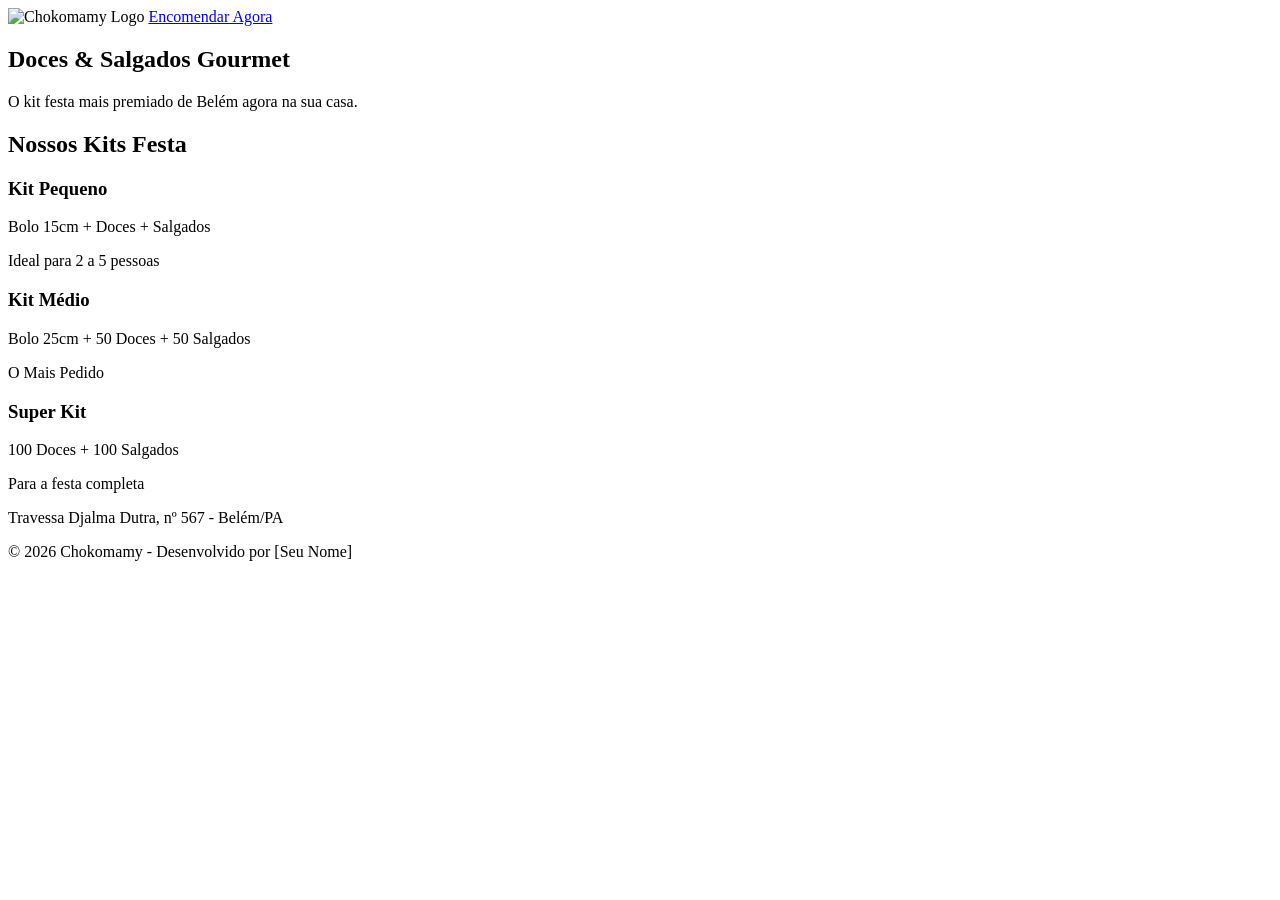
==== index.html @ 27c75eb1 "Create index.html" ====
<!DOCTYPE html>
<html lang="pt-br">
<head>
    <meta charset="UTF-8">
    <meta name="viewport" content="width=device-width, initial-scale=1.0">
    <title>Chokomamy | Kits Festa em Belém</title>
    <link rel="stylesheet" href="style.css">
    <link href="https://fonts.googleapis.com/css2?family=Playfair+Display:wght@700&family=Montserrat:wght@300;400;600&display=swap" rel="stylesheet">
    <link href="https://unpkg.com/aos@2.3.1/dist/aos.css" rel="stylesheet">
</head>
<body>

    <header>
        <nav>
            <img src="logo.jpg" alt="Chokomamy Logo" class="logo">
            <a href="https://wa.me/5591988872787" class="btn-contato">Encomendar Agora</a>
        </nav>
    </header>

    <section class="hero">
        <div class="hero-content" data-aos="fade-up">
            <h1>Doces & Salgados Gourmet</h1>
            <p>O kit festa mais premiado de Belém agora na sua casa.</p>
        </div>
    </section>

    <section class="kits">
        <h2 data-aos="fade-right">Nossos Kits Festa</h2>
        <div class="grid-kits">
            <div class="card" data-aos="zoom-in">
                <h3>Kit Pequeno</h3>
                <p>Bolo 15cm + Doces + Salgados</p>
                <span>Ideal para 2 a 5 pessoas</span>
            </div>
            <div class="card popular" data-aos="zoom-in" data-aos-delay="200">
                <h3>Kit Médio</h3>
                <p>Bolo 25cm + 50 Doces + 50 Salgados</p>
                <span class="badge">O Mais Pedido</span>
            </div>
            <div class="card" data-aos="zoom-in" data-aos-delay="400">
                <h3>Super Kit</h3>
                <p>100 Doces + 100 Salgados</p>
                <span>Para a festa completa</span>
            </div>
        </div>
    </section>

    <footer>
        <p>Travessa Djalma Dutra, nº 567 - Belém/PA</p>
        <p>© 2026 Chokomamy - Desenvolvido por [Seu Nome]</p>
    </footer>

    <script src="https://unpkg.com/aos@2.3.1/dist/aos.js"></script>
    <script>
        AOS.init({ duration: 1000, once: true });
    </script>
</body>
</html>
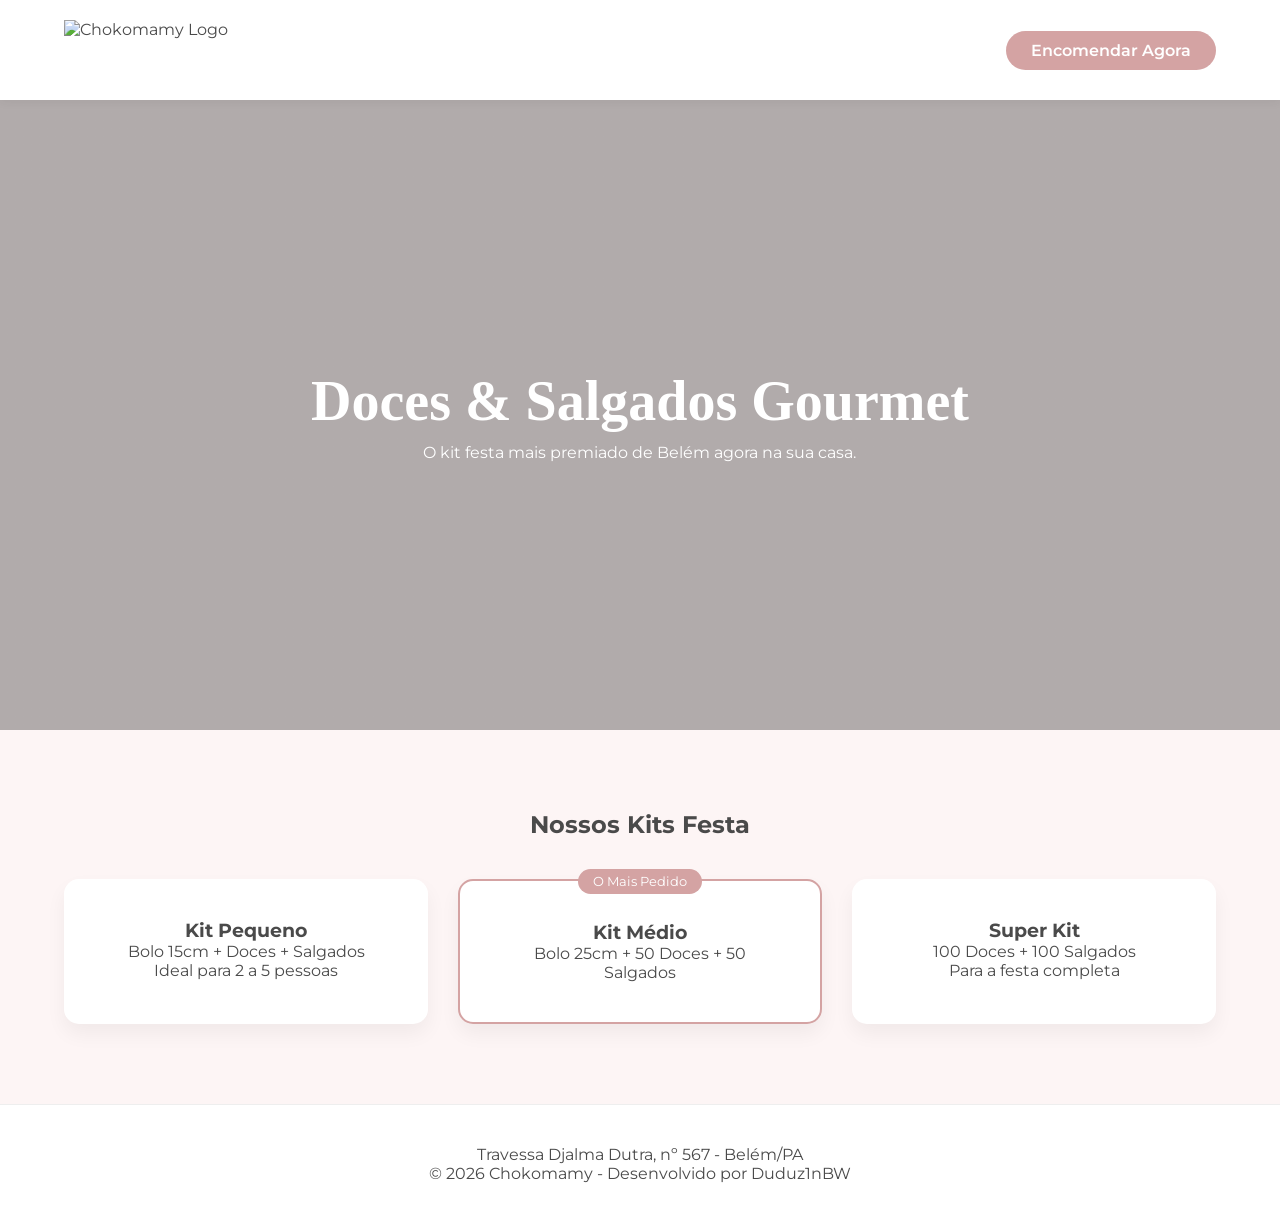
==== commit dc159077: "Update index.html" ====
--- a/index.html
+++ b/index.html
@@ -47,7 +47,7 @@
 
     <footer>
         <p>Travessa Djalma Dutra, nº 567 - Belém/PA</p>
-        <p>© 2026 Chokomamy - Desenvolvido por [Seu Nome]</p>
+        <p>© 2026 Chokomamy - Desenvolvido por Duduz1nBW</p>
     </footer>
 
     <script src="https://unpkg.com/aos@2.3.1/dist/aos.js"></script>
--- a/style.css
+++ b/style.css
@@ -0,0 +1,51 @@
+:root {
+    --rosa-principal: #d4a3a3;
+    --rosa-claro: #fdf5f5;
+    --dourado: #c5a059;
+    --texto: #4a4a4a;
+}
+
+* { margin: 0; padding: 0; box-sizing: border-box; }
+
+body { font-family: 'Montserrat', sans-serif; color: var(--texto); background: var(--rosa-claro); }
+
+header { padding: 20px 5%; background: #fff; position: sticky; top: 0; z-index: 100; box-shadow: 0 2px 10px rgba(0,0,0,0.05); }
+
+nav { display: flex; justify-content: space-between; align-items: center; }
+
+.logo { height: 60px; }
+
+.btn-contato { 
+    background: var(--rosa-principal); 
+    color: white; 
+    text-decoration: none; 
+    padding: 10px 25px; 
+    border-radius: 25px; 
+    font-weight: 600;
+    transition: 0.3s;
+}
+
+.hero { 
+    height: 70vh; 
+    background: linear-gradient(rgba(0,0,0,0.3), rgba(0,0,0,0.3)), url('foto-bolo.jpg') center/cover;
+    display: flex; align-items: center; justify-content: center; text-align: center; color: white;
+}
+
+.hero h1 { font-family: 'Playfair Display', serif; font-size: 3.5rem; margin-bottom: 10px; }
+
+.kits { padding: 80px 5%; text-align: center; }
+
+.grid-kits { display: grid; grid-template-columns: repeat(auto-fit, minmax(280px, 1fr)); gap: 30px; margin-top: 40px; }
+
+.card { 
+    background: white; padding: 40px; border-radius: 15px; 
+    box-shadow: 0 10px 20px rgba(0,0,0,0.05); transition: 0.3s; 
+}
+
+.card:hover { transform: translateY(-10px); border: 1px solid var(--rosa-principal); }
+
+.popular { border: 2px solid var(--rosa-principal); position: relative; }
+
+.badge { background: var(--rosa-principal); color: white; padding: 5px 15px; border-radius: 20px; font-size: 0.8rem; position: absolute; top: -12px; left: 50%; transform: translateX(-50%); }
+
+footer { padding: 40px; background: #fff; text-align: center; border-top: 1px solid #eee; }
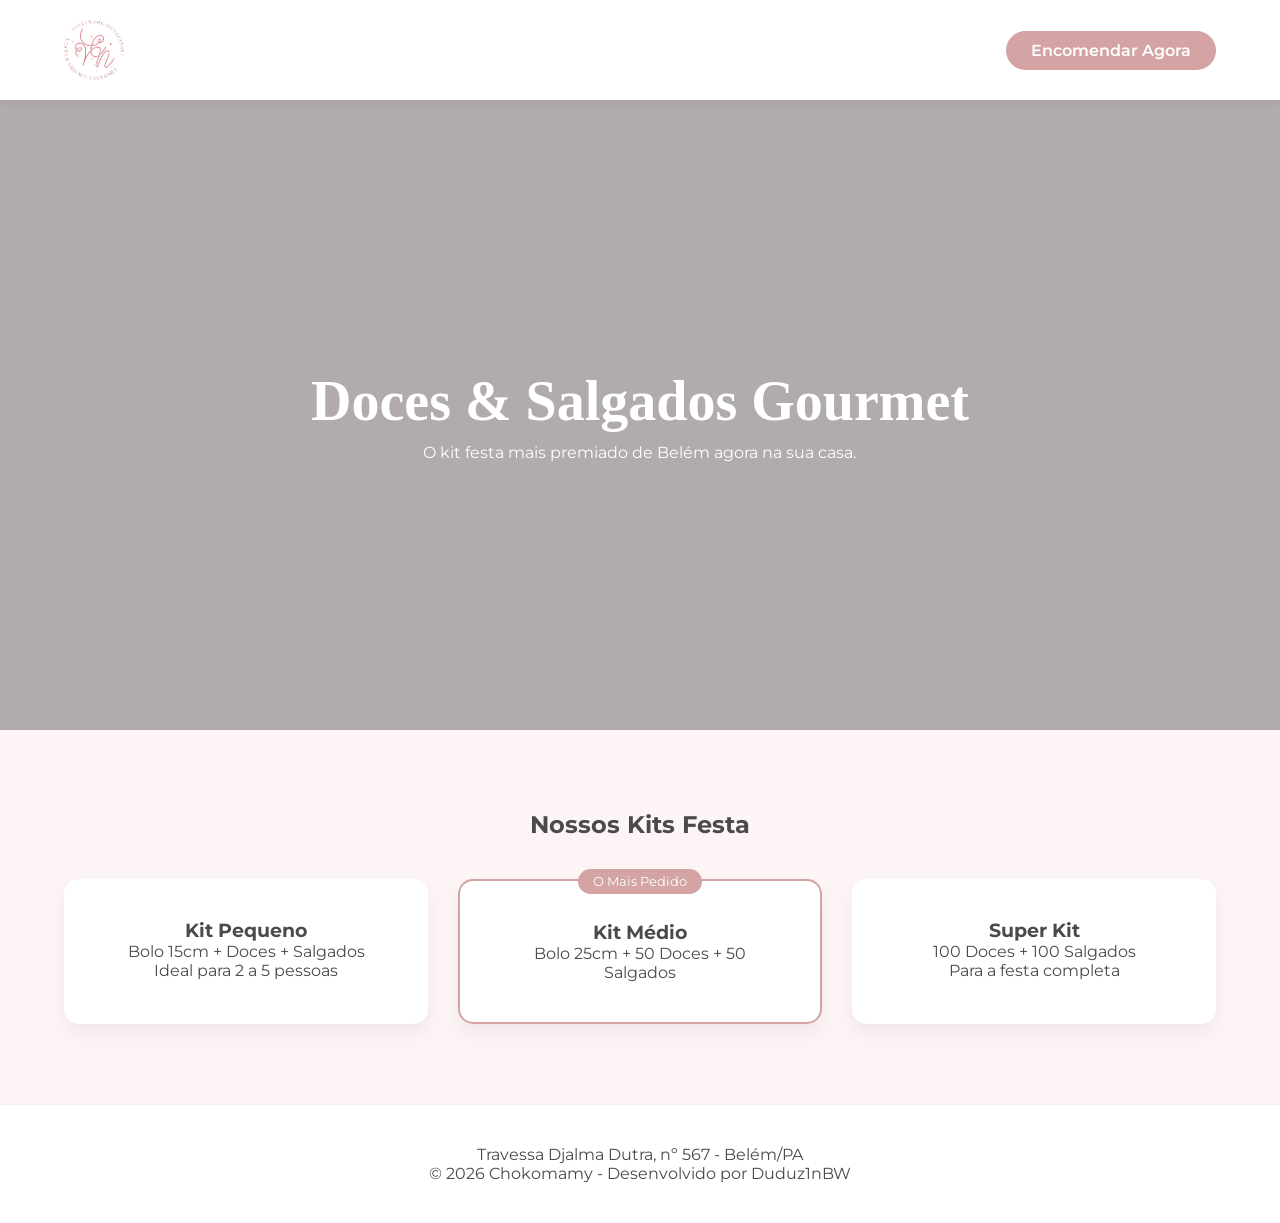
==== commit 70db4b3f: "Update index.html" ====
--- a/index.html
+++ b/index.html
@@ -12,7 +12,7 @@
 
     <header>
         <nav>
-            <img src="logo.jpg" alt="Chokomamy Logo" class="logo">
+            <img src="logo.png" alt="Chokomamy Logo" class="logo">
             <a href="https://wa.me/5591988872787" class="btn-contato">Encomendar Agora</a>
         </nav>
     </header>
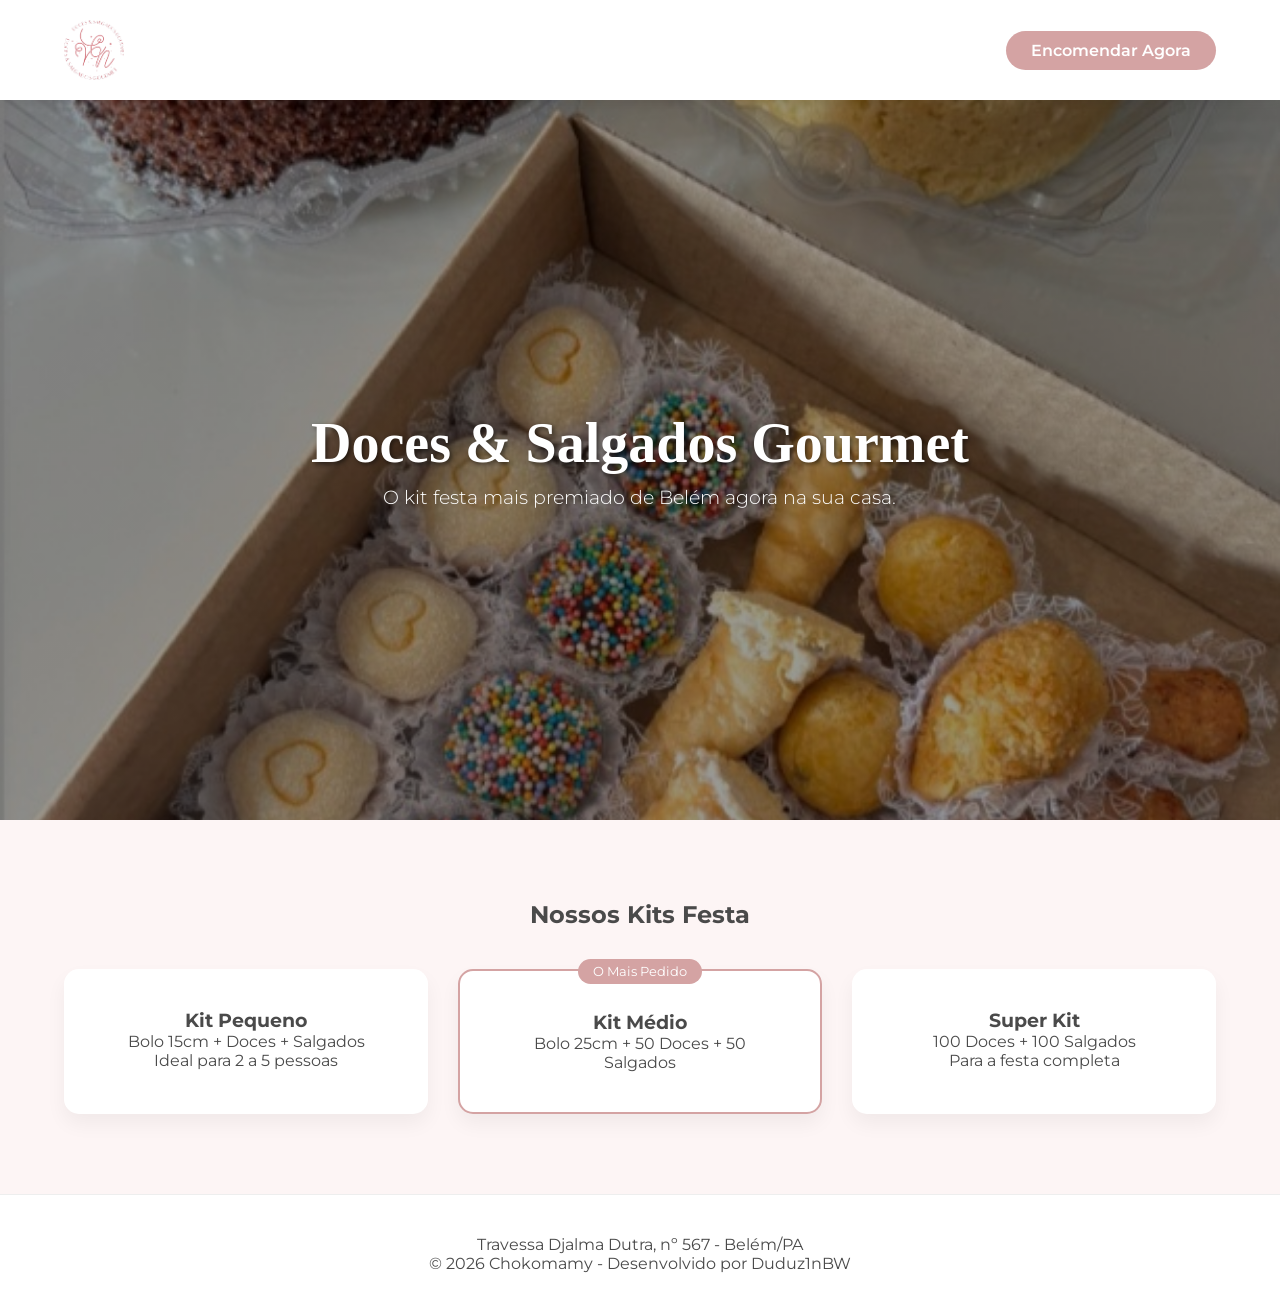
==== commit 4212d9c9: "Update index.html" ====
--- a/index.html
+++ b/index.html
@@ -4,6 +4,7 @@
     <meta charset="UTF-8">
     <meta name="viewport" content="width=device-width, initial-scale=1.0">
     <title>Chokomamy | Kits Festa em Belém</title>
+    <link rel="icon" type="image/x-icon" href="favicon.ico">
     <link rel="stylesheet" href="style.css">
     <link href="https://fonts.googleapis.com/css2?family=Playfair+Display:wght@700&family=Montserrat:wght@300;400;600&display=swap" rel="stylesheet">
     <link href="https://unpkg.com/aos@2.3.1/dist/aos.css" rel="stylesheet">
--- a/style.css
+++ b/style.css
@@ -26,10 +26,28 @@
 }
 
 .hero { 
-    height: 70vh; 
-    background: linear-gradient(rgba(0,0,0,0.3), rgba(0,0,0,0.3)), url('foto-bolo.jpg') center/cover;
-    display: flex; align-items: center; justify-content: center; text-align: center; color: white;
+    height: 80vh; 
+    /* Adiciona a imagem via CSS */
+    background: linear-gradient(rgba(0,0,0,0.4), rgba(0,0,0,0.4)), url('hero-bg.jpg') center/cover no-repeat;
+    display: flex; 
+    align-items: center; 
+    justify-content: center; 
+    text-align: center; 
+    color: white;
+    width: 100%;
 }
+
+.hero-content h1 {
+    font-family: 'Playfair Display', serif;
+    font-size: 3.5rem;
+    text-shadow: 2px 2px 4px rgba(0,0,0,0.5);
+}
+
+.hero-content p {
+    font-size: 1.2rem;
+    font-weight: 300;
+}
+
 
 .hero h1 { font-family: 'Playfair Display', serif; font-size: 3.5rem; margin-bottom: 10px; }
 
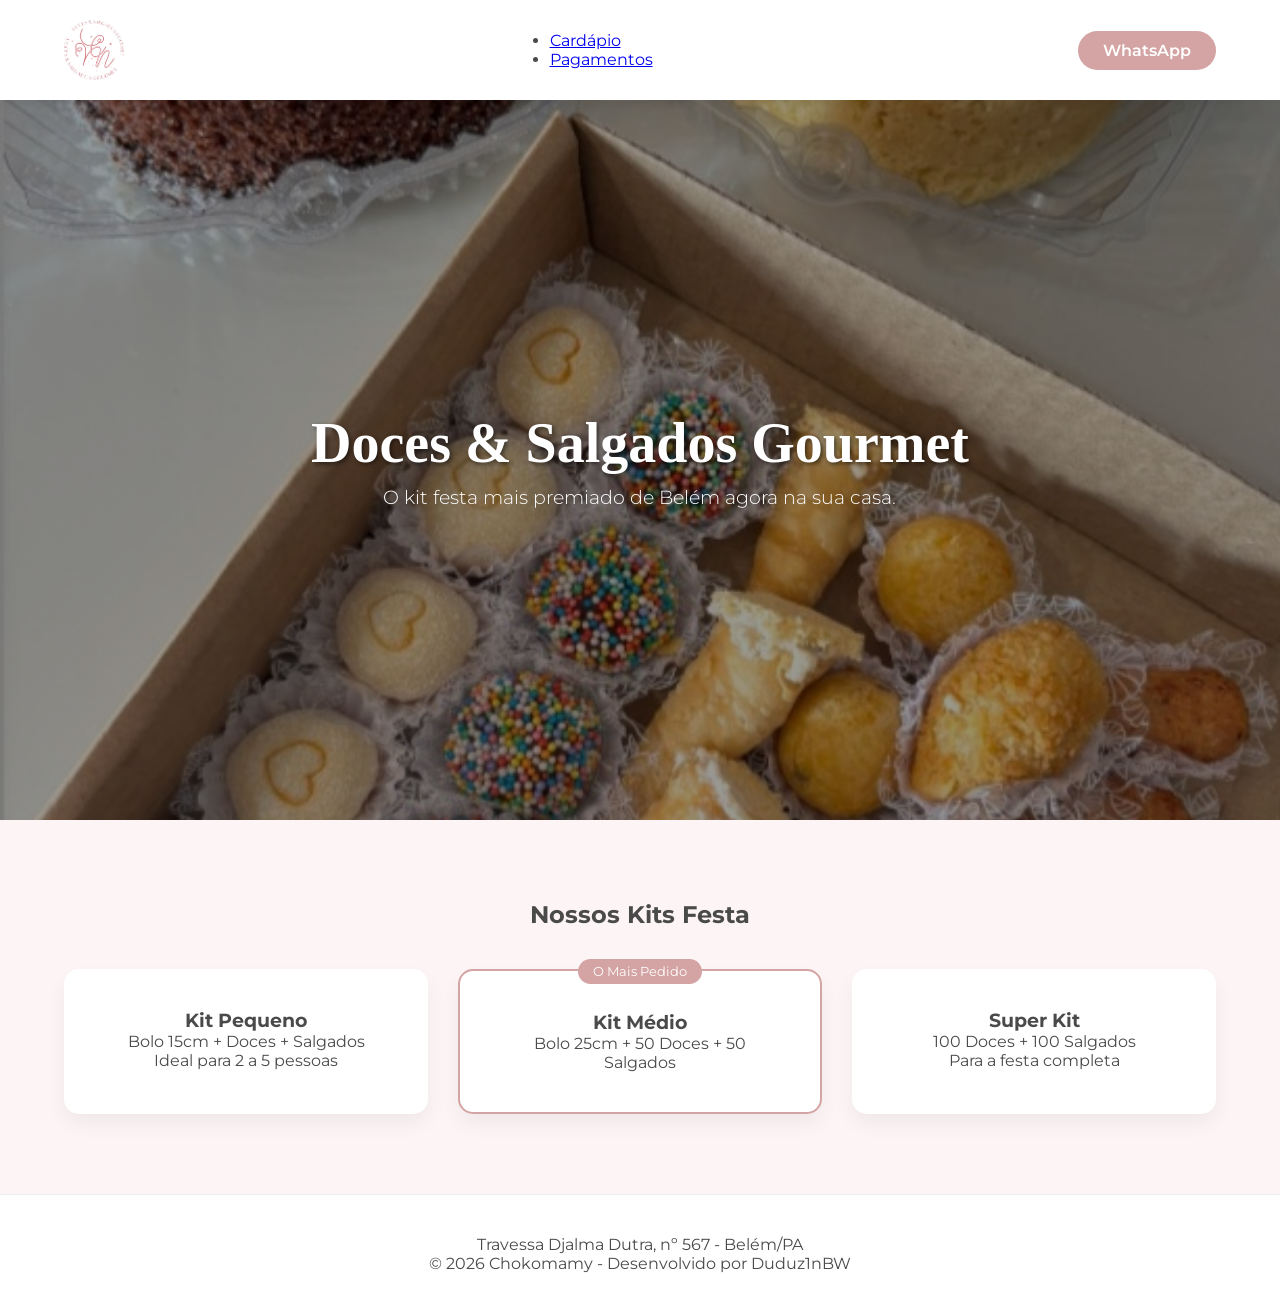
==== commit 24648562: "Update index.html" ====
--- a/index.html
+++ b/index.html
@@ -13,9 +13,14 @@
 
     <header>
         <nav>
-            <img src="logo.png" alt="Chokomamy Logo" class="logo">
-            <a href="https://wa.me/5591988872787" class="btn-contato">Encomendar Agora</a>
-        </nav>
+    <img src="logo.png" alt="Logo" class="logo">
+    <ul class="nav-links">
+        <li><a href="cardapio.html">Cardápio</a></li>
+        <li><a href="pagamentos.html">Pagamentos</a></li>
+    </ul>
+    <a href="https://wa.me/5591988872787" class="btn-contato">WhatsApp</a>
+</nav>
+
     </header>
 
     <section class="hero">
--- a/style.css
+++ b/style.css
@@ -67,3 +67,135 @@
 .badge { background: var(--rosa-principal); color: white; padding: 5px 15px; border-radius: 20px; font-size: 0.8rem; position: absolute; top: -12px; left: 50%; transform: translateX(-50%); }
 
 footer { padding: 40px; background: #fff; text-align: center; border-top: 1px solid #eee; }
+
+.container-cardapio { padding: 40px 5%; max-width: 800px; margin: auto; }
+.container-cardapio h1 { text-align: center; font-family: 'Playfair Display'; margin-bottom: 30px; color: var(--rosa-principal); }
+
+.item-cardapio { 
+    display: flex; background: white; margin-bottom: 20px; border-radius: 12px; 
+    overflow: hidden; box-shadow: 0 4px 15px rgba(0,0,0,0.05); align-items: center;
+}
+
+.item-cardapio img { width: 120px; height: 120px; object-fit: cover; }
+.detalhes { padding: 15px; flex: 1; }
+.detalhes h3 { font-size: 1.1rem; margin-bottom: 5px; }
+.preco-tag { color: #27ae60; font-weight: 700; margin-bottom: 8px; }
+.old-price { text-decoration: line-through; color: #999; font-size: 0.8rem; margin-left: 5px; }
+.detalhes ul { font-size: 0.85rem; color: #666; list-style: none; margin-bottom: 10px; }
+
+.btn-pedir { 
+    display: inline-block; background: var(--rosa-principal); color: white; 
+    text-decoration: none; padding: 8px 15px; border-radius: 5px; font-size: 0.8rem; font-weight: 600;
+}
+
+/* Responsivo para celular */
+@media (max-width: 600px) {
+    .item-cardapio { flex-direction: column; text-align: center; }
+    .item-cardapio img { width: 100%; height: 200px; }
+}
+/* Animação personalizada para o Hero */
+@keyframes heroFadeIn {
+    from {
+        opacity: 0;
+        transform: translateY(30px);
+    }
+    to {
+        opacity: 1;
+        transform: translateY(0);
+    }
+}
+
+.hero { 
+    height: 80vh; 
+    background: linear-gradient(rgba(0,0,0,0.4), rgba(0,0,0,0.4)), url('hero-bg.jpg') center/cover no-repeat;
+    display: flex; 
+    align-items: center; 
+    justify-content: center; 
+    text-align: center; 
+    color: white;
+    width: 100%;
+    
+    /* Aplica a animação na seção inteira (imagem + texto) */
+    animation: heroFadeIn 1.5s ease-out forwards;
+}
+.container-pagamento {
+    display: flex;
+    justify-content: center;
+    align-items: center;
+    min-height: 80vh;
+    padding: 20px;
+}
+
+.card-pagamento {
+    background: white;
+    padding: 40px;
+    border-radius: 20px;
+    box-shadow: 0 10px 30px rgba(0,0,0,0.1);
+    max-width: 500px;
+    width: 100%;
+    text-align: center;
+}
+
+.card-pagamento h1 {
+    font-family: 'Playfair Display';
+    color: var(--rosa-principal);
+    margin-bottom: 30px;
+}
+
+.lista-pagamentos {
+    list-style: none;
+    text-align: left;
+    margin-bottom: 30px;
+}
+
+.lista-pagamentos li {
+    padding: 10px 0;
+    border-bottom: 1px dashed #eee;
+    font-size: 1.1rem;
+}
+
+.lista-pagamentos li span {
+    color: var(--rosa-principal);
+    margin-right: 10px;
+    font-weight: bold;
+}
+
+.info-extra {
+    display: flex;
+    flex-direction: column;
+    gap: 15px;
+}
+
+.info-box {
+    background: #7d5233; /* Marrom da imagem que você mandou */
+    color: white;
+    padding: 15px;
+    border-radius: 10px;
+    font-size: 0.9rem;
+}
+.btn-voltar-fixo {
+    position: fixed;
+    bottom: 20px;
+    left: 20px;
+    background-color: var(--rosa-principal);
+    color: white;
+    width: 50px;
+    height: 50px;
+    border-radius: 50%;
+    display: flex;
+    align-items: center;
+    justify-content: center;
+    box-shadow: 0 4px 10px rgba(0,0,0,0.2);
+    z-index: 1000;
+    transition: 0.3s;
+}
+
+.btn-voltar-fixo:hover {
+    transform: scale(1.1);
+    background-color: #b38282;
+}
+
+/* Ajuste fino no cardápio para parecer app */
+.item-cardapio {
+    border-left: 5px solid var(--rosa-principal);
+}
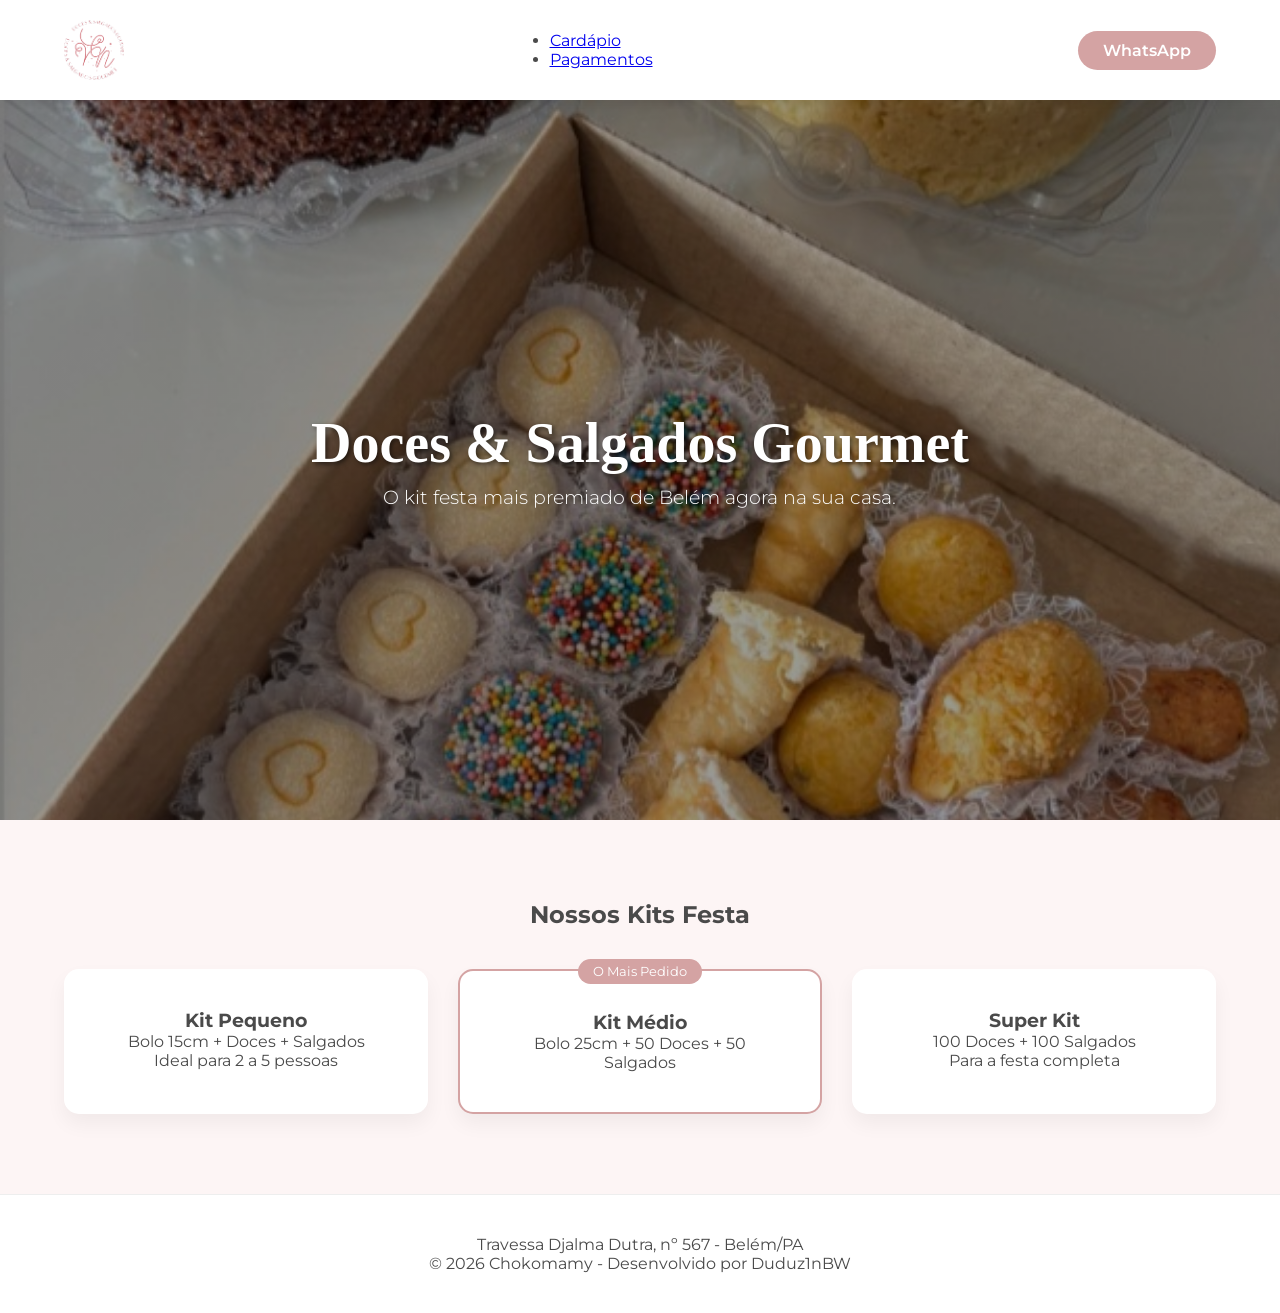
==== commit e83414e1: "Update index.html" ====
--- a/index.html
+++ b/index.html
@@ -15,7 +15,7 @@
         <nav>
     <img src="logo.png" alt="Logo" class="logo">
     <ul class="nav-links">
-        <li><a href="cardapio.html">Cardápio</a></li>
+        <li><a href="cardápio.html">Cardápio</a></li>
         <li><a href="pagamentos.html">Pagamentos</a></li>
     </ul>
     <a href="https://wa.me/5591988872787" class="btn-contato">WhatsApp</a>
